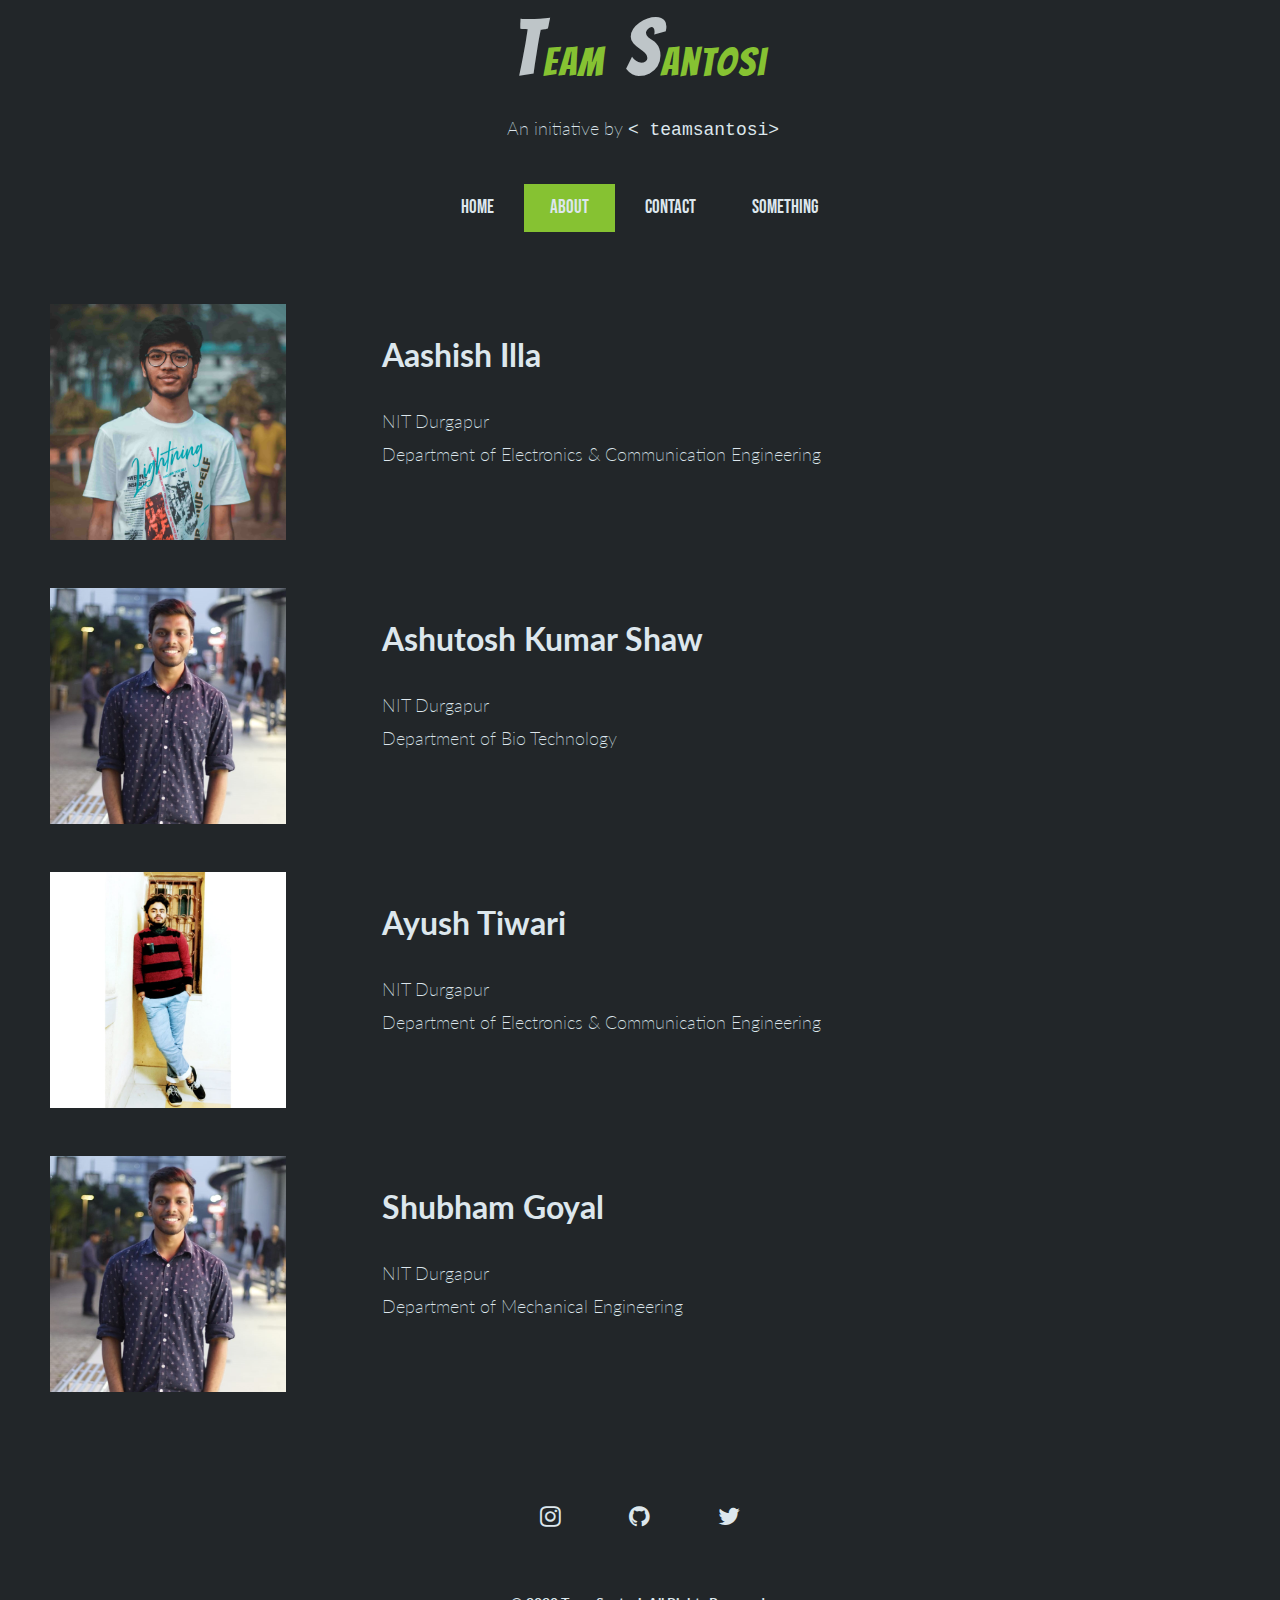
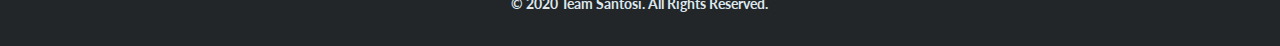
==== about.html @ 6fb4da7d "a4 image display" ====
<!DOCTYPE html>
<html lang="en" dir="ltr">

<head>
  <link rel="stylesheet" href="https://cdnjs.cloudflare.com/ajax/libs/font-awesome/4.7.0/css/font-awesome.min.css">

  <link rel="icon" type="image/png" href="Images/favicon.png">

  <link href="https://fonts.googleapis.com/css2?family=Bebas+Neue&display=swap" rel="stylesheet">
  <link href="https://fonts.googleapis.com/css2?family=Bangers&display=swap" rel="stylesheet">
  <link href="https://fonts.googleapis.com/css2?family=Major+Mono+Display&display=swap" rel="stylesheet">
  <link href="https://fonts.googleapis.com/css2?family=Source+Sans+Pro:ital,wght@0,200;0,300;0,400;0,600;0,700;0,900;1,200;1,300;1,400;1,600;1,700;1,900&display=swap" rel="stylesheet">

  <meta name="viewport" content="width=device-width, initial-scale=1.0">

  <link rel="stylesheet" href="about.css">
  <meta charset="utf-8">
  <title>About | Team Santosi</title>
</head>

<body>
  <div class="grid-display">
    <div class="row">
      <div class="col-12 center">
        <h1><span class="l">T</span>eam&nbsp <span class="l">S</span>antosi</h1>
        <h4>&nbsp&nbsp&nbsp&nbspAn initiative by <span id="initiative">
            < teamsantosi>
          </span> </h4>
      </div>
      <div class="col-12 center">
        <div class="navbar">
          <li><a href="index.html">Home</a></li>
          <li class="activemenu"><a href="about.html">About</a></li>
          <li><a href="#">Contact</a></li>
          <li><a href="#">Something</a></li>
        </div>
        <div class="col-12 center">
          <div class="grid_about">
            <div class="a1">
              <img src="Images\aashish.jpeg" alt="Aashish">
            </div>
            <div class="t1">
              <h2>Aashish Illa</h2>
              <p>NIT Durgapur
                <br>
                Department of Electronics & Communication Engineering
              </p>
            </div>
            <div class="a2">
              <img src="Images\shubham.jpg" alt="Ashutosh">
            </div>
            <div class="t2">
              <h2>Ashutosh Kumar Shaw</h2>
              <p>NIT Durgapur
                <br>
                Department of Bio Technology
              </p>
            </div>
            <div class="a3">
              <img src="Images\ayush.jpg" alt="Ayush">
            </div>
            <div class="t3">
              <h2>Ayush Tiwari</h2>
              <p>NIT Durgapur
                <br>
                Department of Electronics & Communication Engineering
              </p>
            </div>
            <div class="a4">
              <img src="Images\shubham.jpg" alt="Shubham">
            </div>
            <div class="t4">
              <h2>Shubham Goyal</h2>
              <p>NIT Durgapur
                <br>
                Department of Mechanical Engineering
              </p>
            </div>
          </div>
        </div>
      </div>
    </div>
    <!-- Footer-->
    <div class="col-12 center">
      <div class="footericons">
        <a href="https://www.instagram.com/aashish_999" target="_blank" class="fa fa-instagram"></a>
        <a href="https://www.github.com/aashish0909" target="_blank" class="fa fa-github"></a>
        <a href="https://www.twitter.com/aashish_0909" target="_blank" class="fa fa-twitter"></a>
      </div>

      <h6>&copy; 2020 Team Santosi. All Rights Reserved.</h6>
    </div>
  </div>
</body>

</html>
---- about.css ----
@import url(https://fonts.googleapis.com/css?family=Lato:400,300,300italic,400italic,700,700italic);
body {
  height: 100%;
  width: 100%;
  margin: 0;
  padding: 0;
  left: 0;
  top: 0;
  background-color: #222629;
  font-size: 100%;
}

/* ROOT FONT STYLES */
* {
  font-family: 'Lato', Helvetica, sans-serif;
  color: #dde7ed;
  line-height: 1.5;
}

/* TYPOGRAPHY */
h1 {
  font-size: 2.5rem;
}

h2 {
  font-size: 2rem;
}

h3 {
  font-size: 1.375rem;
}

h4 {
  font-size: 1.125rem;
}

h5 {
  font-size: 1rem;
}

h6 {
  font-size: 0.875rem;
}

p {
  font-size: 1.125rem;
  font-weight: 200;
  line-height: 1.8;
}

.font-light {
  font-weight: 300;
}

.font-regular {
  font-weight: 400;
}

.font-heavy {
  font-weight: 700;
}

/* POSITIONING */
.left {
  text-align: left;
}

.right {
  text-align: right;
}

.center {
  text-align: center;
  margin-left: auto;
  margin-right: auto;
}

.justify {
  text-align: justify;
}

/* ==== GRID SYSTEM ==== */
.container {
  width: 90%;
  margin-left: auto;
  margin-right: auto;
}

.row {
  position: relative;
  width: 100%;
}

.row [class^="col"] {
  float: left;
  margin: 0.5rem 2%;
  min-height: 0.125rem;
}

.col-1,
.col-2,
.col-3,
.col-4,
.col-5,
.col-6,
.col-7,
.col-8,
.col-9,
.col-10,
.col-11,
.col-12 {
  width: 96%;
}

.col-1-sm {
  width: 4.33%;
}

.col-2-sm {
  width: 12.66%;
}

.col-3-sm {
  width: 21%;
}

.col-4-sm {
  width: 29.33%;
}

.col-5-sm {
  width: 37.66%;
}

.col-6-sm {
  width: 46%;
}

.col-7-sm {
  width: 54.33%;
}

.col-8-sm {
  width: 62.66%;
}

.col-9-sm {
  width: 71%;
}

.col-10-sm {
  width: 79.33%;
}

.col-11-sm {
  width: 87.66%;
}

.col-12-sm {
  width: 96%;
}

.row::after {
  content: "";
  display: table;
  clear: both;
}

.hidden-sm {
  display: none;
}

@media only screen and (min-width: 33.75em) {

  /* 540px */
  .container {
    width: 80%;
  }
}

@media only screen and (min-width: 45em) {

  /* 720px */
  .col-1 {
    width: 4.33%;
  }

  .col-2 {
    width: 12.66%;
  }

  .col-3 {
    width: 21%;
  }

  .col-4 {
    width: 29.33%;
  }

  .col-5 {
    width: 37.66%;
  }

  .col-6 {
    width: 46%;
  }

  .col-7 {
    width: 54.33%;
  }

  .col-8 {
    width: 62.66%;
  }

  .col-9 {
    width: 71%;
  }

  .col-10 {
    width: 79.33%;
  }

  .col-11 {
    width: 87.66%;
  }

  .col-12 {
    width: 96%;
  }

  .hidden-sm {
    display: block;
  }
}

@media only screen and (min-width: 60em) {

  /* 960px */
  .container {
    width: 75%;
    max-width: 60rem;
  }
}

.col-12 li {
  display: inline-block;
  font-size: 1.2rem;
}

/* Navigation Bar*/
.col-12 li a {
  display: block;
  padding: 10px 16px;
  text-align: center;
  text-decoration: none;
  font-family: "Bebas Neue";
  margin-left: 10px;
  margin-right: 10px;
  font-size: 19px;
}

.col-12 li a:hover {
  background-color: #86c232;
}

.activemenu{
  background-color: #86c232;
}

/* End of Navigation Bar*/
/*Title*/
.col-12 h1 {
  color: #86c232;
  font-family: 'Bangers';
  font-weight: 400;
  margin-top: -20px;
  padding-bottom: 20px;
  letter-spacing: 2px;
}

.l {
  font-family: 'Bangers';
  color: rgb(190, 197, 200);
  font-size: 5rem;
  font-weight: 500;
}

@media(max-width: 56.25rem)
{
  .l{
    font-size : 4rem;
  }
}

.col-12 h4 {
  margin-left: -0.8125rem;
  margin-top: -40px;
  font-weight: 200;
}

#initiative {
  font-family: courier new;
}

/*End of title*/
/*Grid for about section*/
.grid_about{
  display: grid;
  grid-template-columns: 14.75rem 14.75rem 14.75rem 14.75rem;
  grid-template-rows: 14.75rem 14.75rem 14.75rem 14.75rem;
  margin-top: 4rem;
  grid-gap: 3rem;
}
@media(max-width : 56.25rem) {
  .grid_about {
    display: flex;
    flex-wrap: wrap;
    flex-direction: column;
  }
}
.a1 img,
.a2 img,
.a3 img,
.a4 img{
  width: 100%;
  height: 100%;
  object-fit: cover;
  display: block;
}
@media(max-width : 56.25rem) {
  .a1 img,
  .a2 img,
  .a3 img,
  .a4 img{
    width: 70%;
    height: 70%;
    text-align: center;
    margin-left: auto;
    margin-right: auto;
  }
}

.t1,.t2,.t3,.t4{
  grid-column: 2 / span 4;
  text-align: left;
  padding-left: 3rem;
}

@media(max-width : 56.25rem) {
  .t1,.t2,.t3,.t4{
    text-align: center;
    padding-left: 0px;
  }
  .t1 h2,.t3 h2,.t2 h2,.t4 h2{
    font-size: 1.3rem;
  }
  .t1 p,.t3 p,.t2 p,.t4 p{
    margin-top: -0.8rem;
    font-size: 0.865rem;
    padding-bottom: 3rem;
  }
}
.fa{
  padding: 2rem;
  font-size: 1.5rem;
  margin-top: 4rem;
  text-decoration: none;
  transform: scale(1.0);
  transition: transform 0.5s;
}
@media (max-width: 56.25rem)
{
  .fa{
    padding: 1rem;
  }
}
.fa:hover{
  transform: scale(1.5);
}
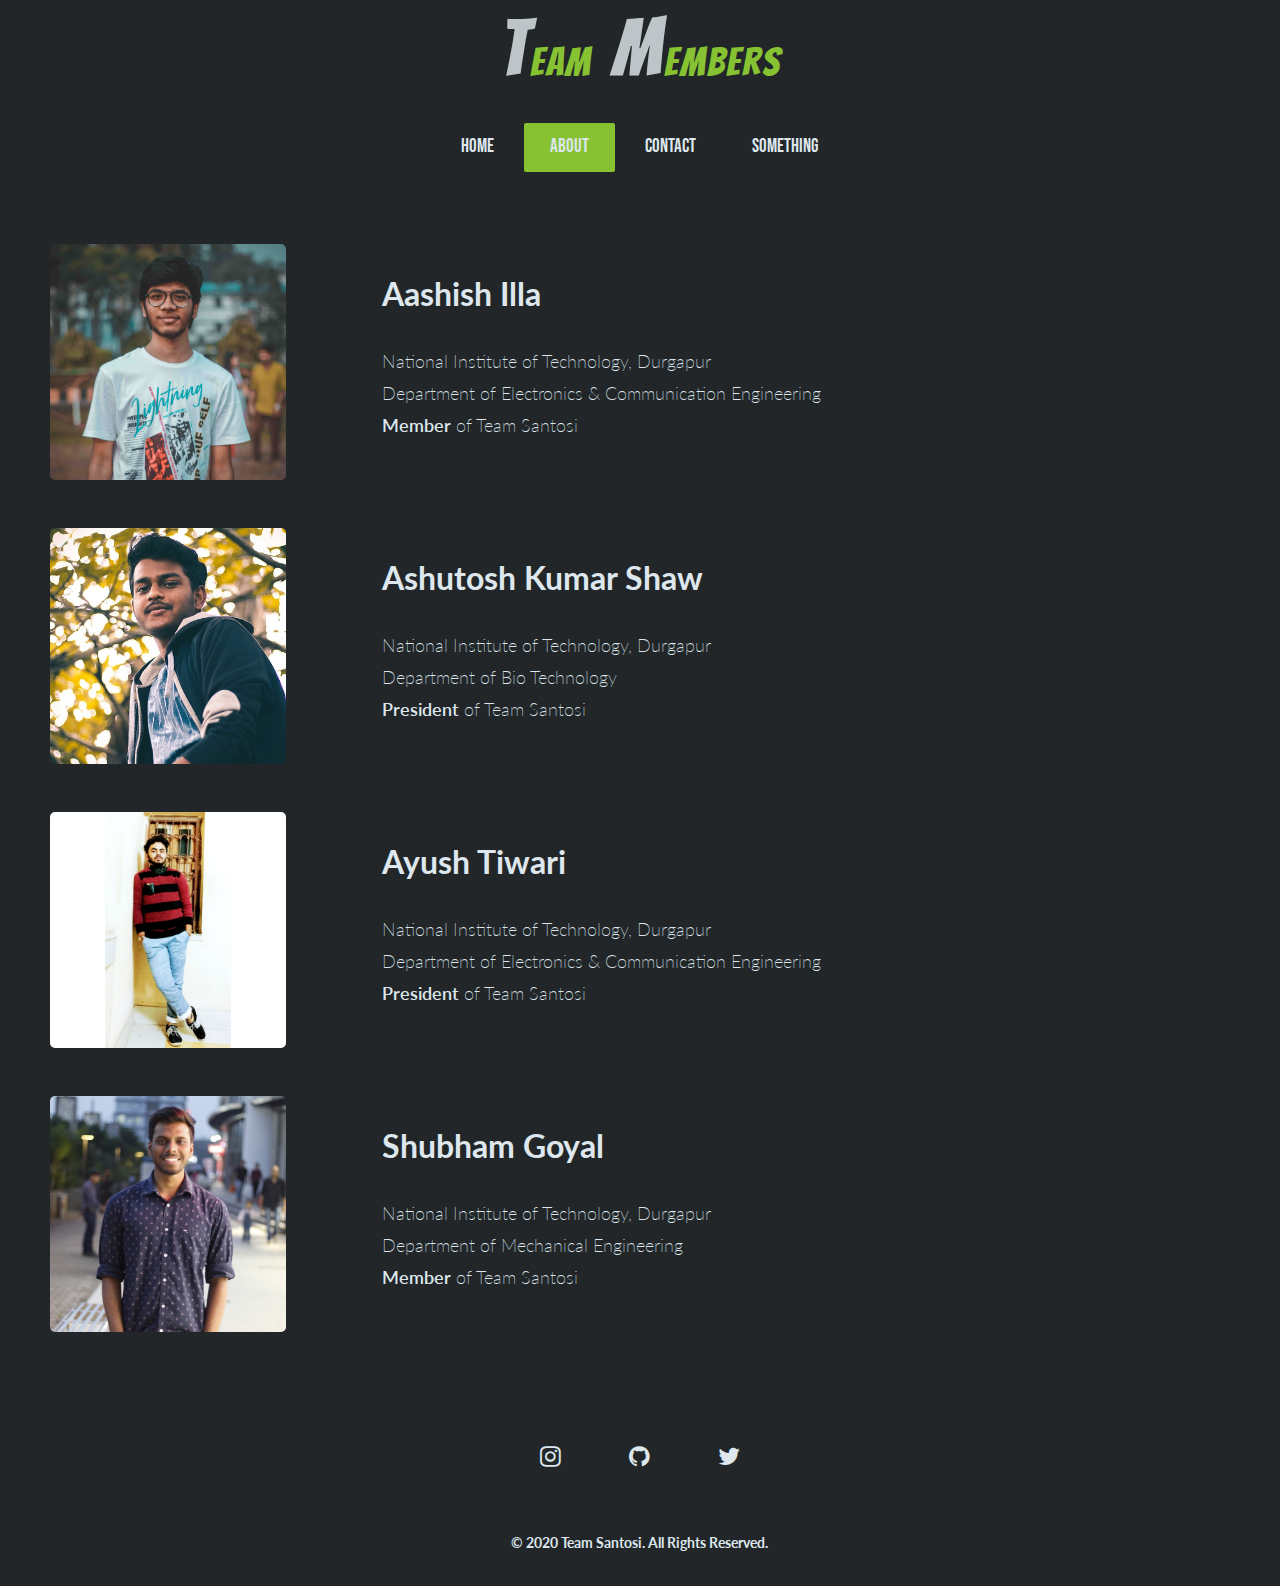
==== commit 53070b3d: "scrollbar and few changes" ====
--- a/about.html
+++ b/about.html
@@ -22,10 +22,7 @@
   <div class="grid-display">
     <div class="row">
       <div class="col-12 center">
-        <h1><span class="l">T</span>eam&nbsp <span class="l">S</span>antosi</h1>
-        <h4>&nbsp&nbsp&nbsp&nbspAn initiative by <span id="initiative">
-            < teamsantosi>
-          </span> </h4>
+        <h1><span class="l">T</span>eam&nbsp <span class="l">M</span>embers</h1>
       </div>
       <div class="col-12 center">
         <div class="navbar">
@@ -41,19 +38,23 @@
             </div>
             <div class="t1">
               <h2>Aashish Illa</h2>
-              <p>NIT Durgapur
+              <p>National Institute of Technology, Durgapur
                 <br>
                 Department of Electronics & Communication Engineering
+                <br>
+                <span class="roles">Member</span> of Team Santosi
               </p>
             </div>
             <div class="a2">
-              <img src="Images\shubham.jpg" alt="Ashutosh">
+              <img src="Images\ashutosh.jpg" alt="Ashutosh">
             </div>
             <div class="t2">
               <h2>Ashutosh Kumar Shaw</h2>
-              <p>NIT Durgapur
+              <p>National Institute of Technology, Durgapur
                 <br>
                 Department of Bio Technology
+                <br>
+                <span class="roles">President</span> of Team Santosi
               </p>
             </div>
             <div class="a3">
@@ -61,9 +62,11 @@
             </div>
             <div class="t3">
               <h2>Ayush Tiwari</h2>
-              <p>NIT Durgapur
+              <p>National Institute of Technology, Durgapur
                 <br>
                 Department of Electronics & Communication Engineering
+                <br>
+                <span class="roles">President</span> of Team Santosi
               </p>
             </div>
             <div class="a4">
@@ -71,9 +74,11 @@
             </div>
             <div class="t4">
               <h2>Shubham Goyal</h2>
-              <p>NIT Durgapur
+              <p>National Institute of Technology, Durgapur
                 <br>
                 Department of Mechanical Engineering
+                <br>
+              <span class="roles">Member</span> of Team Santosi
               </p>
             </div>
           </div>
--- a/about.css
+++ b/about.css
@@ -1,4 +1,5 @@
 @import url(https://fonts.googleapis.com/css?family=Lato:400,300,300italic,400italic,700,700italic);
+
 body {
   height: 100%;
   width: 100%;
@@ -243,12 +244,14 @@
   }
 }
 
+/* Navigation Bar*/
 .col-12 li {
+  margin-top: -5rem;
   display: inline-block;
   font-size: 1.2rem;
-}
-
-/* Navigation Bar*/
+  border-radius: 2px;
+}
+
 .col-12 li a {
   display: block;
   padding: 10px 16px;
@@ -262,9 +265,10 @@
 
 .col-12 li a:hover {
   background-color: #86c232;
-}
-
-.activemenu{
+  border-radius: 2px;
+}
+
+.activemenu {
   background-color: #86c232;
 }
 
@@ -275,7 +279,7 @@
   font-family: 'Bangers';
   font-weight: 400;
   margin-top: -20px;
-  padding-bottom: 20px;
+  margin-bottom: 10px;
   letter-spacing: 2px;
 }
 
@@ -286,10 +290,9 @@
   font-weight: 500;
 }
 
-@media(max-width: 56.25rem)
-{
-  .l{
-    font-size : 4rem;
+@media(max-width: 56.25rem) {
+  .l {
+    font-size: 4rem;
   }
 }
 
@@ -302,16 +305,20 @@
 #initiative {
   font-family: courier new;
 }
+.roles{
+  font-weight: 600;
+}
 
 /*End of title*/
 /*Grid for about section*/
-.grid_about{
+.grid_about {
   display: grid;
   grid-template-columns: 14.75rem 14.75rem 14.75rem 14.75rem;
   grid-template-rows: 14.75rem 14.75rem 14.75rem 14.75rem;
   margin-top: 4rem;
   grid-gap: 3rem;
 }
+
 @media(max-width : 56.25rem) {
   .grid_about {
     display: flex;
@@ -319,20 +326,26 @@
     flex-direction: column;
   }
 }
+
 .a1 img,
 .a2 img,
 .a3 img,
-.a4 img{
+.a4 img {
+  border-radius: 5px;
   width: 100%;
   height: 100%;
   object-fit: cover;
   display: block;
-}
+  transform: scale(1.0);
+  transition: transform 1s ease;
+}
+
 @media(max-width : 56.25rem) {
+
   .a1 img,
   .a2 img,
   .a3 img,
-  .a4 img{
+  .a4 img {
     width: 70%;
     height: 70%;
     text-align: center;
@@ -341,27 +354,49 @@
   }
 }
 
-.t1,.t2,.t3,.t4{
+.a1 img:hover,
+.a2 img:hover,
+.a3 img:hover,
+.a4 img:hover {
+  transform: scale(1.2);
+  box-shadow: 0px 50px 60px rgba(0, 0, 0, 0.91);
+}
+
+@media (max-width : 56.25rem) {
+
+  .a1 img:hover,
+  .a2 img:hover,
+  .a3 img:hover,
+  .a4 img:hover {
+    transform: scale(1.1);
+  }
+}
+
+.t1, .t2, .t3, .t4 {
   grid-column: 2 / span 4;
   text-align: left;
   padding-left: 3rem;
 }
 
 @media(max-width : 56.25rem) {
-  .t1,.t2,.t3,.t4{
+  .t1, .t2, .t3, .t4 {
     text-align: center;
     padding-left: 0px;
   }
-  .t1 h2,.t3 h2,.t2 h2,.t4 h2{
+
+  .t1 h2, .t3 h2, .t2 h2, .t4 h2 {
     font-size: 1.3rem;
   }
-  .t1 p,.t3 p,.t2 p,.t4 p{
+
+  .t1 p, .t3 p, .t2 p, .t4 p {
     margin-top: -0.8rem;
     font-size: 0.865rem;
     padding-bottom: 3rem;
   }
 }
-.fa{
+
+/*Footer*/
+.fa {
   padding: 2rem;
   font-size: 1.5rem;
   margin-top: 4rem;
@@ -369,12 +404,13 @@
   transform: scale(1.0);
   transition: transform 0.5s;
 }
-@media (max-width: 56.25rem)
-{
-  .fa{
+
+@media (max-width: 56.25rem) {
+  .fa {
     padding: 1rem;
   }
 }
-.fa:hover{
+
+.fa:hover {
   transform: scale(1.5);
 }
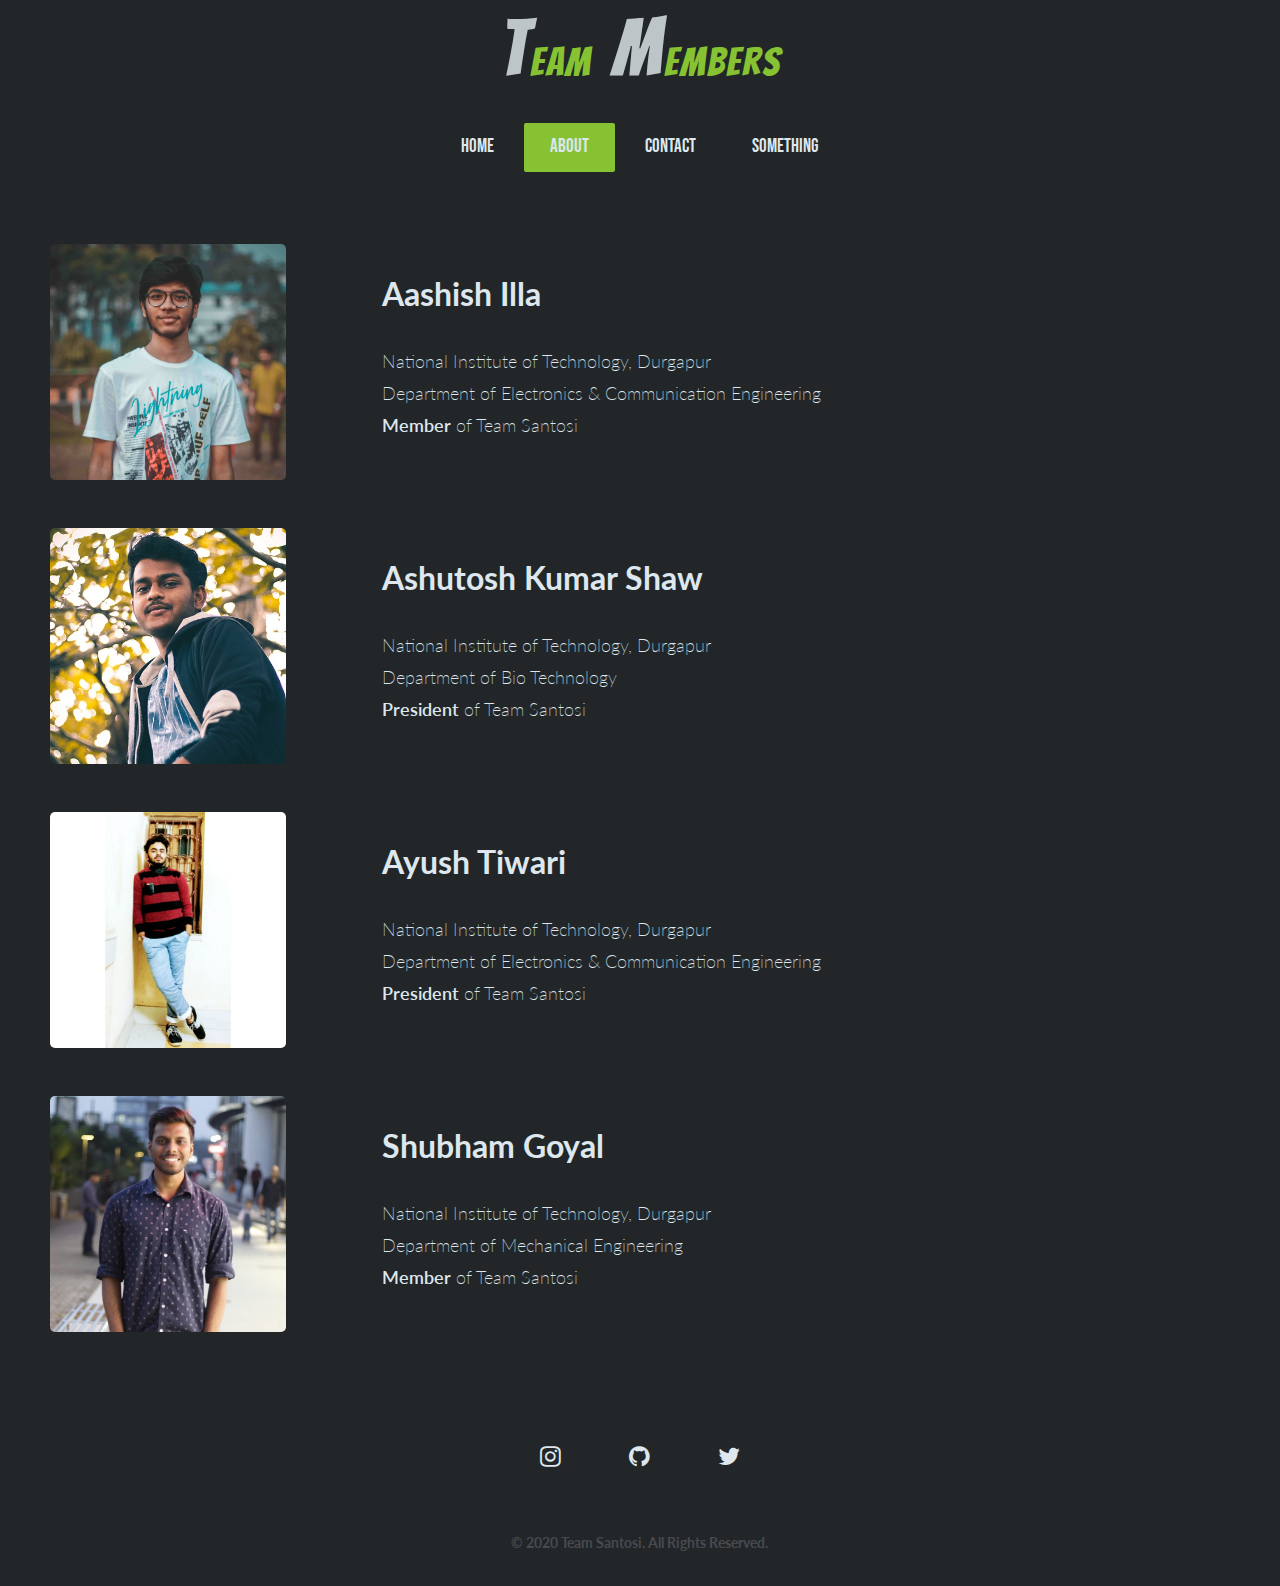
==== commit 2d14fd92: "some minor changes for mobile devices" ====
--- a/about.html
+++ b/about.html
@@ -78,7 +78,7 @@
                 <br>
                 Department of Mechanical Engineering
                 <br>
-              <span class="roles">Member</span> of Team Santosi
+                <span class="roles">Member</span> of Team Santosi
               </p>
             </div>
           </div>
@@ -92,8 +92,9 @@
         <a href="https://www.github.com/aashish0909" target="_blank" class="fa fa-github"></a>
         <a href="https://www.twitter.com/aashish_0909" target="_blank" class="fa fa-twitter"></a>
       </div>
-
-      <h6>&copy; 2020 Team Santosi. All Rights Reserved.</h6>
+      <div class="footertext">
+        <h6>&copy; 2020 Team Santosi. All Rights Reserved.</h6>
+      </div>
     </div>
   </div>
 </body>
--- a/about.css
+++ b/about.css
@@ -359,7 +359,7 @@
 .a3 img:hover,
 .a4 img:hover {
   transform: scale(1.2);
-  box-shadow: 0px 50px 60px rgba(0, 0, 0, 0.91);
+  box-shadow: 0px 5px 40px rgba(0, 0, 0, 0.81);
 }
 
 @media (max-width : 56.25rem) {
@@ -368,7 +368,8 @@
   .a2 img:hover,
   .a3 img:hover,
   .a4 img:hover {
-    transform: scale(1.1);
+    transform: scale(1.0);
+    box-shadow: 0px 0px 0px rgba(0, 0, 0, 0.91);
   }
 }
 
@@ -414,3 +415,6 @@
 .fa:hover {
   transform: scale(1.5);
 }
+.footertext h6{
+  color: #474b4f;
+}
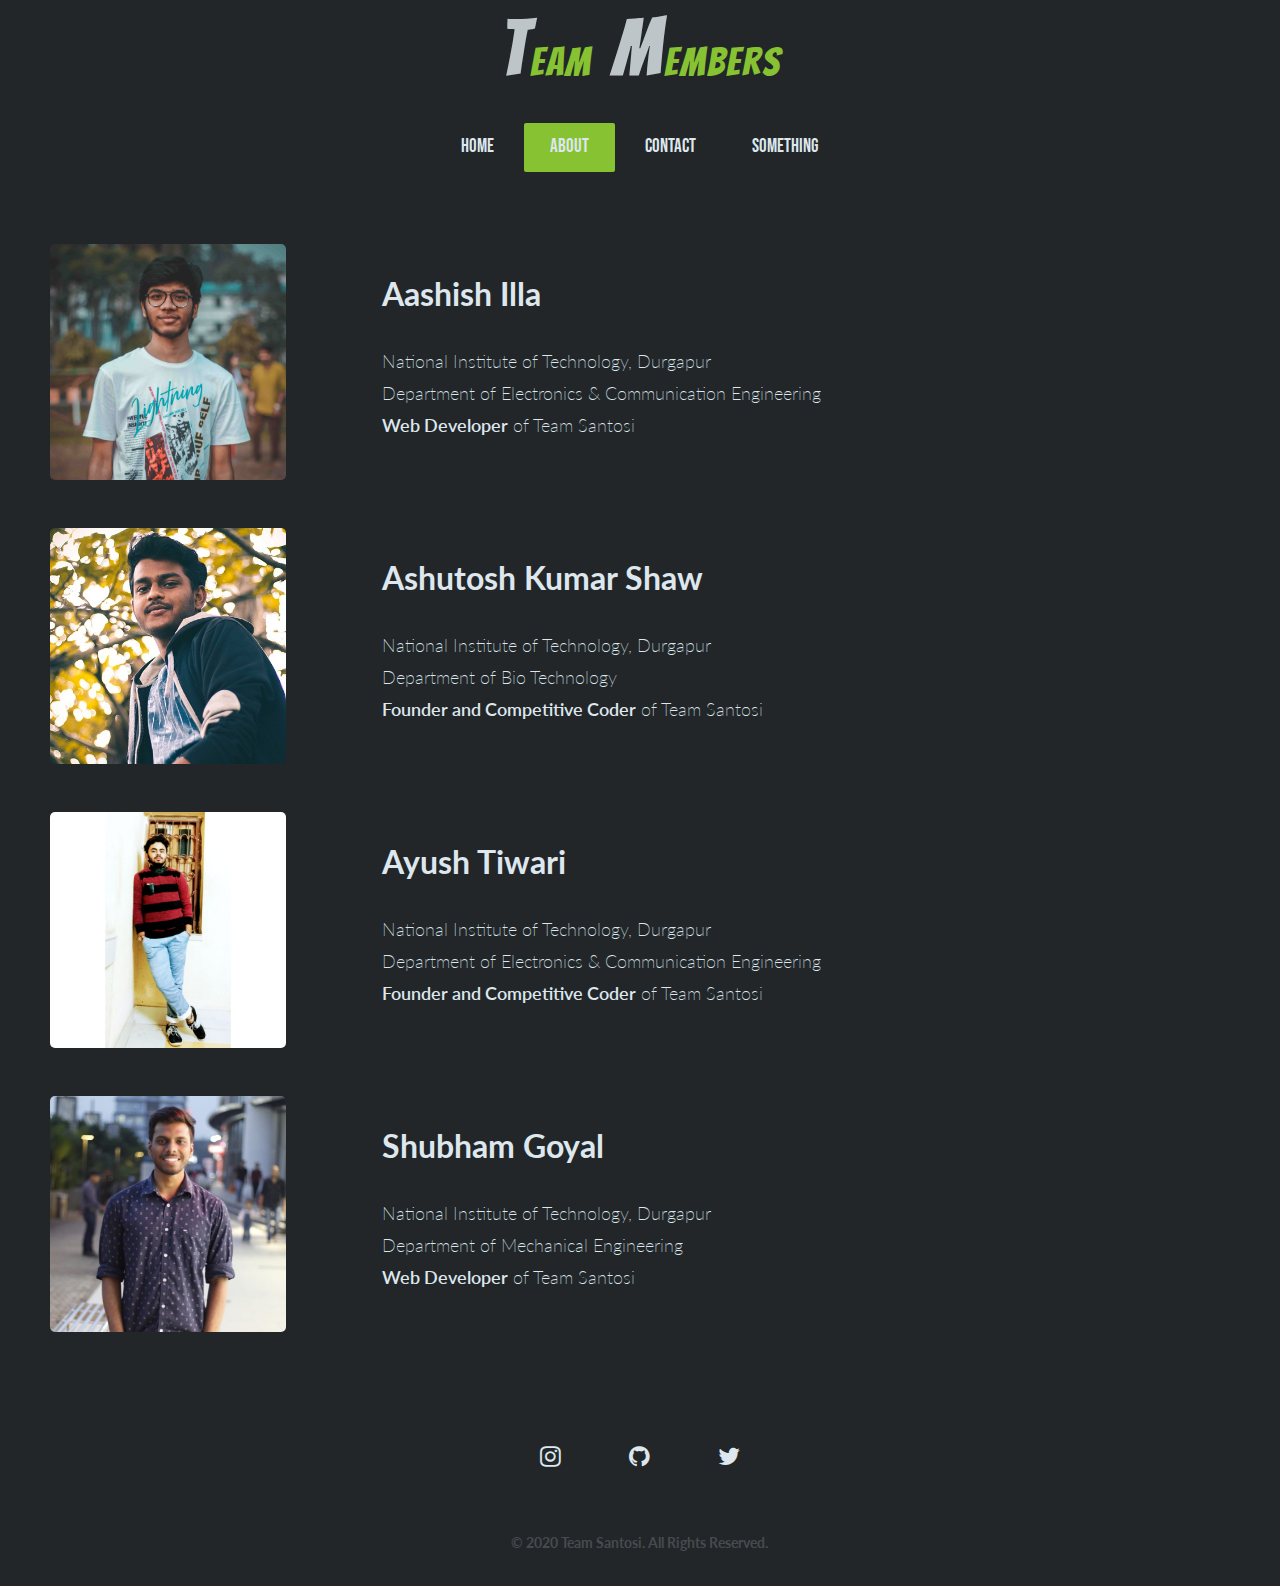
==== commit 14f9ade8: "roles" ====
--- a/about.html
+++ b/about.html
@@ -42,7 +42,7 @@
                 <br>
                 Department of Electronics & Communication Engineering
                 <br>
-                <span class="roles">Member</span> of Team Santosi
+                <span class="roles">Web Developer</span> of Team Santosi
               </p>
             </div>
             <div class="a2">
@@ -54,7 +54,7 @@
                 <br>
                 Department of Bio Technology
                 <br>
-                <span class="roles">President</span> of Team Santosi
+                <span class="roles">Founder and Competitive Coder</span> of Team Santosi
               </p>
             </div>
             <div class="a3">
@@ -66,7 +66,7 @@
                 <br>
                 Department of Electronics & Communication Engineering
                 <br>
-                <span class="roles">President</span> of Team Santosi
+                <span class="roles">Founder and Competitive Coder</span> of Team Santosi
               </p>
             </div>
             <div class="a4">
@@ -78,7 +78,7 @@
                 <br>
                 Department of Mechanical Engineering
                 <br>
-                <span class="roles">Member</span> of Team Santosi
+                <span class="roles">Web Developer</span> of Team Santosi
               </p>
             </div>
           </div>
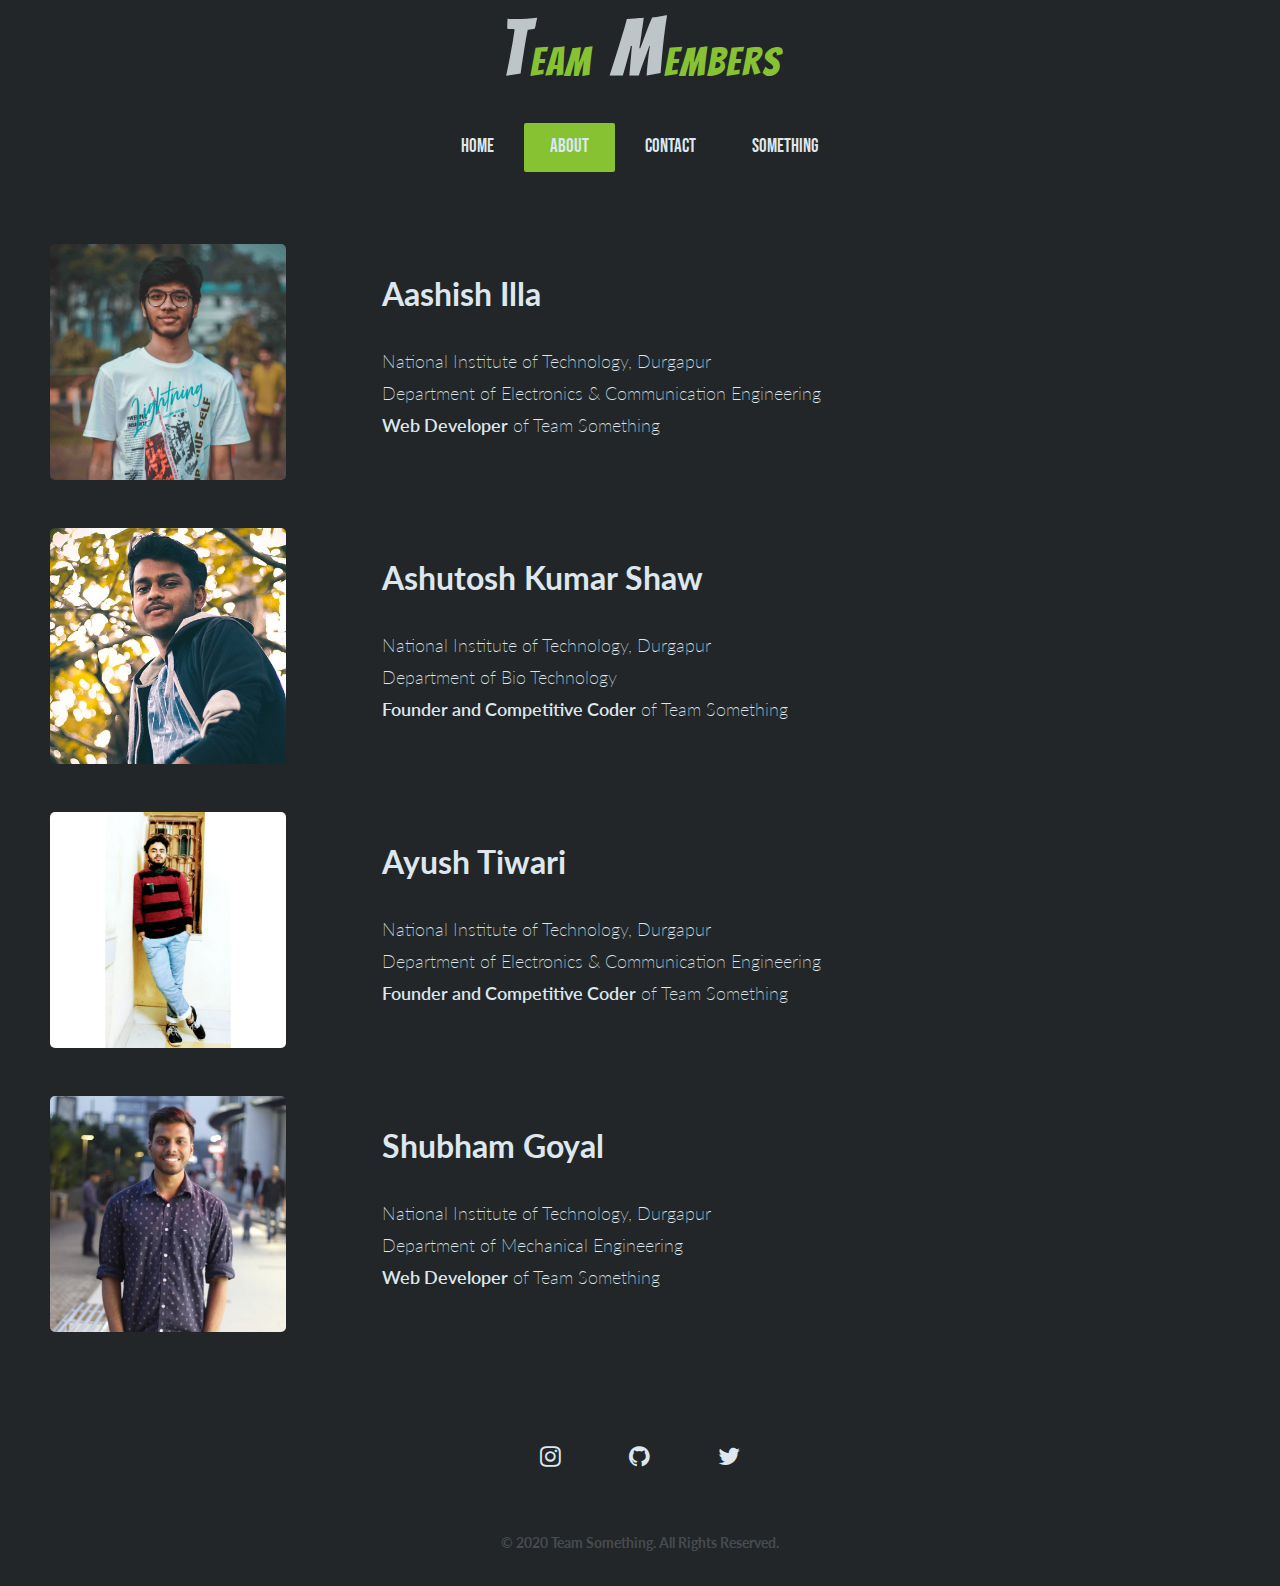
==== commit eb5d546c: "name" ====
--- a/about.html
+++ b/about.html
@@ -15,7 +15,7 @@
 
   <link rel="stylesheet" href="about.css">
   <meta charset="utf-8">
-  <title>About | Team Santosi</title>
+  <title>About | Team Something</title>
 </head>
 
 <body>
@@ -42,7 +42,7 @@
                 <br>
                 Department of Electronics & Communication Engineering
                 <br>
-                <span class="roles">Web Developer</span> of Team Santosi
+                <span class="roles">Web Developer</span> of Team Something
               </p>
             </div>
             <div class="a2">
@@ -54,7 +54,7 @@
                 <br>
                 Department of Bio Technology
                 <br>
-                <span class="roles">Founder and Competitive Coder</span> of Team Santosi
+                <span class="roles">Founder and Competitive Coder</span> of Team Something
               </p>
             </div>
             <div class="a3">
@@ -66,7 +66,7 @@
                 <br>
                 Department of Electronics & Communication Engineering
                 <br>
-                <span class="roles">Founder and Competitive Coder</span> of Team Santosi
+                <span class="roles">Founder and Competitive Coder</span> of Team Something
               </p>
             </div>
             <div class="a4">
@@ -78,7 +78,7 @@
                 <br>
                 Department of Mechanical Engineering
                 <br>
-                <span class="roles">Web Developer</span> of Team Santosi
+                <span class="roles">Web Developer</span> of Team Something
               </p>
             </div>
           </div>
@@ -93,7 +93,7 @@
         <a href="https://www.twitter.com/aashish_0909" target="_blank" class="fa fa-twitter"></a>
       </div>
       <div class="footertext">
-        <h6>&copy; 2020 Team Santosi. All Rights Reserved.</h6>
+        <h6>&copy; 2020 Team Something. All Rights Reserved.</h6>
       </div>
     </div>
   </div>
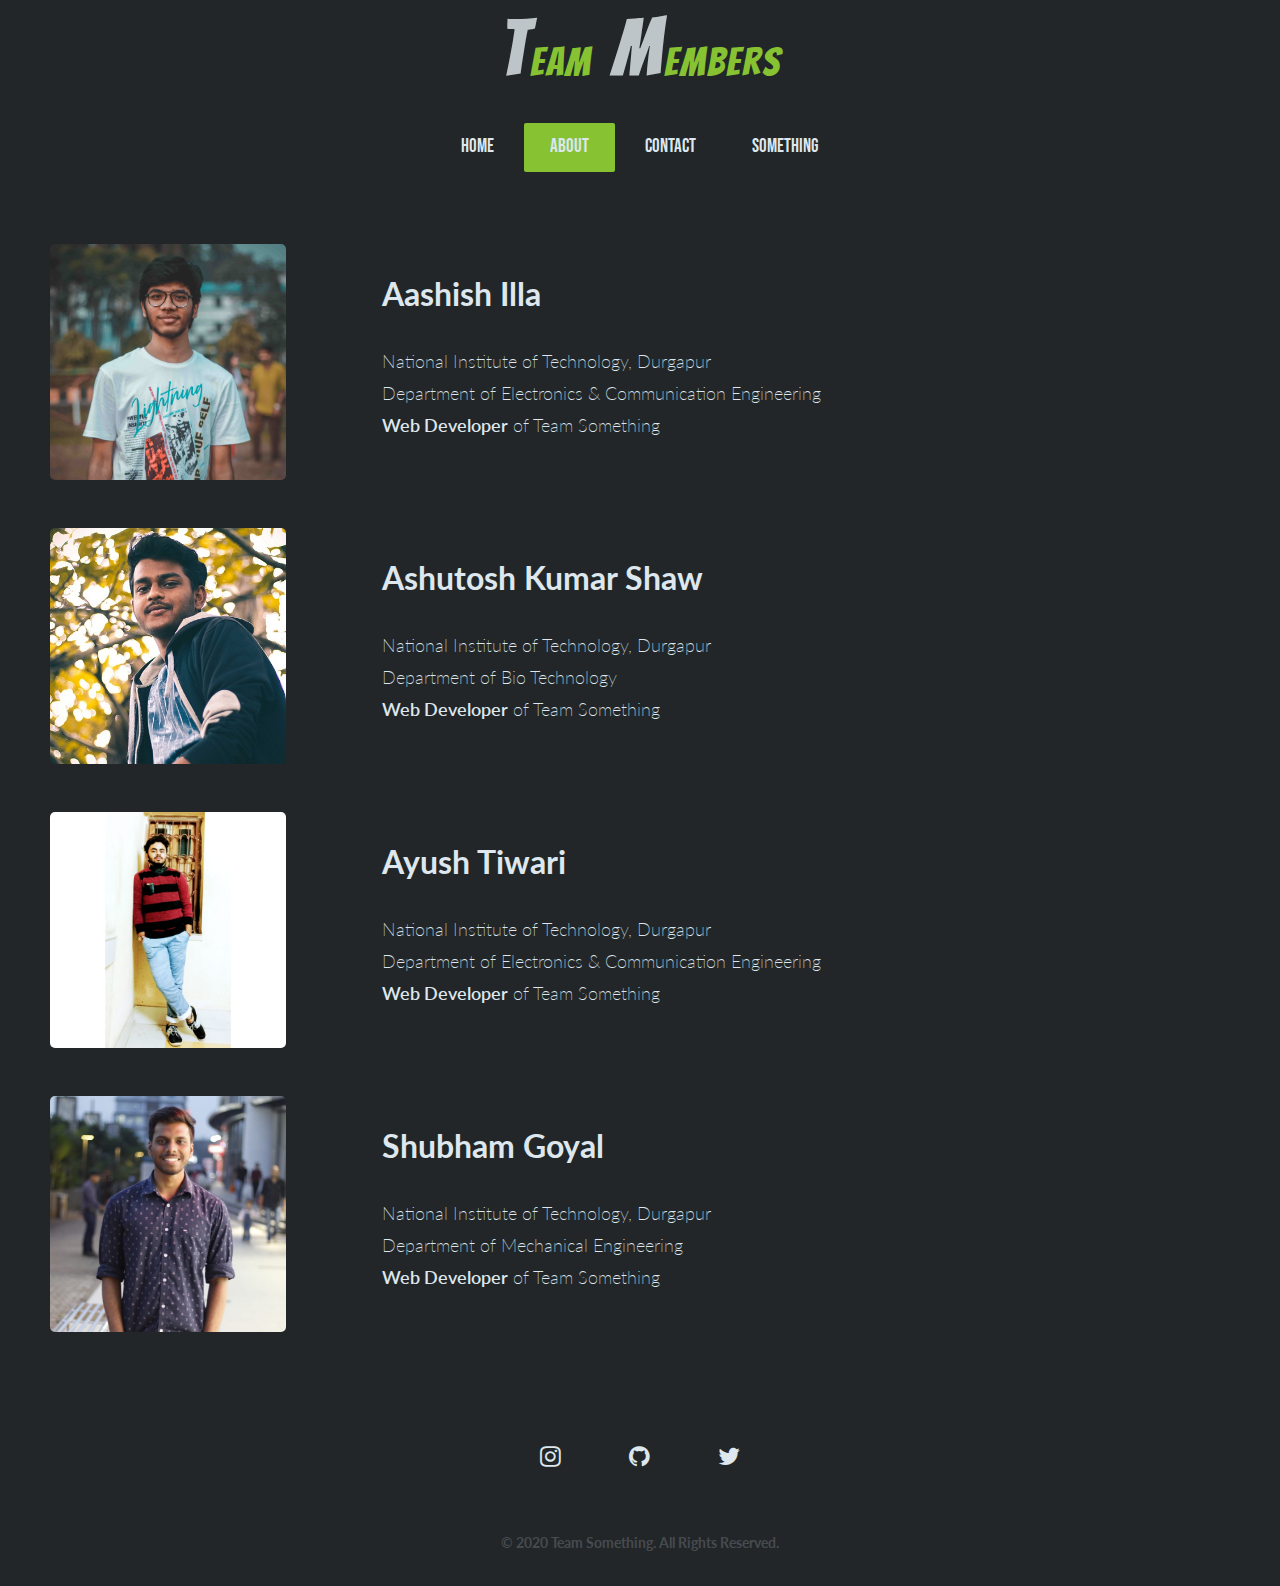
==== commit 6a9c84c6: "roles" ====
--- a/about.html
+++ b/about.html
@@ -54,7 +54,7 @@
                 <br>
                 Department of Bio Technology
                 <br>
-                <span class="roles">Founder and Competitive Coder</span> of Team Something
+                <span class="roles">Web Developer</span> of Team Something
               </p>
             </div>
             <div class="a3">
@@ -66,7 +66,7 @@
                 <br>
                 Department of Electronics & Communication Engineering
                 <br>
-                <span class="roles">Founder and Competitive Coder</span> of Team Something
+                <span class="roles">Web Developer</span> of Team Something
               </p>
             </div>
             <div class="a4">
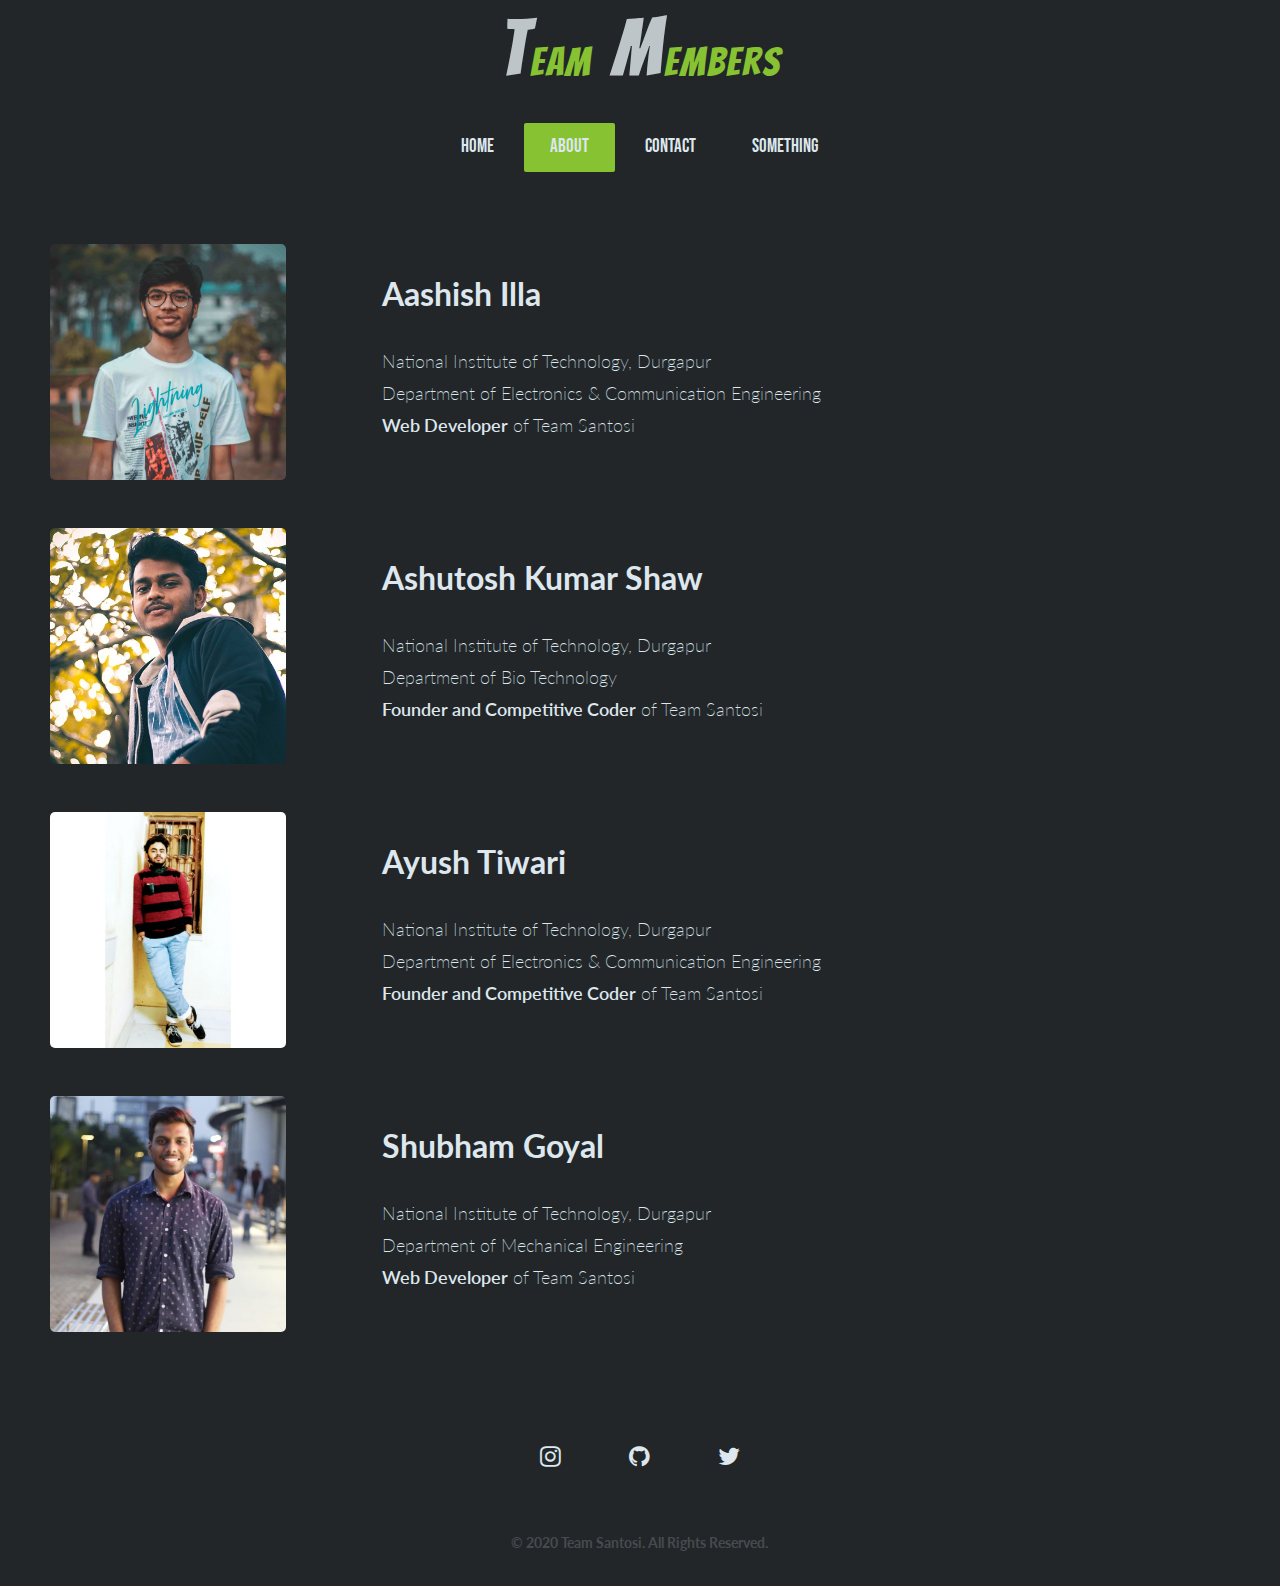
==== commit ca179494: "name" ====
--- a/about.html
+++ b/about.html
@@ -15,7 +15,7 @@
 
   <link rel="stylesheet" href="about.css">
   <meta charset="utf-8">
-  <title>About | Team Something</title>
+  <title>About | Team Santosi</title>
 </head>
 
 <body>
@@ -42,7 +42,7 @@
                 <br>
                 Department of Electronics & Communication Engineering
                 <br>
-                <span class="roles">Web Developer</span> of Team Something
+                <span class="roles">Web Developer</span> of Team Santosi
               </p>
             </div>
             <div class="a2">
@@ -54,7 +54,7 @@
                 <br>
                 Department of Bio Technology
                 <br>
-                <span class="roles">Web Developer</span> of Team Something
+                <span class="roles">Founder and Competitive Coder</span> of Team Santosi
               </p>
             </div>
             <div class="a3">
@@ -66,7 +66,7 @@
                 <br>
                 Department of Electronics & Communication Engineering
                 <br>
-                <span class="roles">Web Developer</span> of Team Something
+                <span class="roles">Founder and Competitive Coder</span> of Team Santosi
               </p>
             </div>
             <div class="a4">
@@ -78,7 +78,7 @@
                 <br>
                 Department of Mechanical Engineering
                 <br>
-                <span class="roles">Web Developer</span> of Team Something
+                <span class="roles">Web Developer</span> of Team Santosi
               </p>
             </div>
           </div>
@@ -93,7 +93,7 @@
         <a href="https://www.twitter.com/aashish_0909" target="_blank" class="fa fa-twitter"></a>
       </div>
       <div class="footertext">
-        <h6>&copy; 2020 Team Something. All Rights Reserved.</h6>
+        <h6>&copy; 2020 Team Santosi. All Rights Reserved.</h6>
       </div>
     </div>
   </div>
